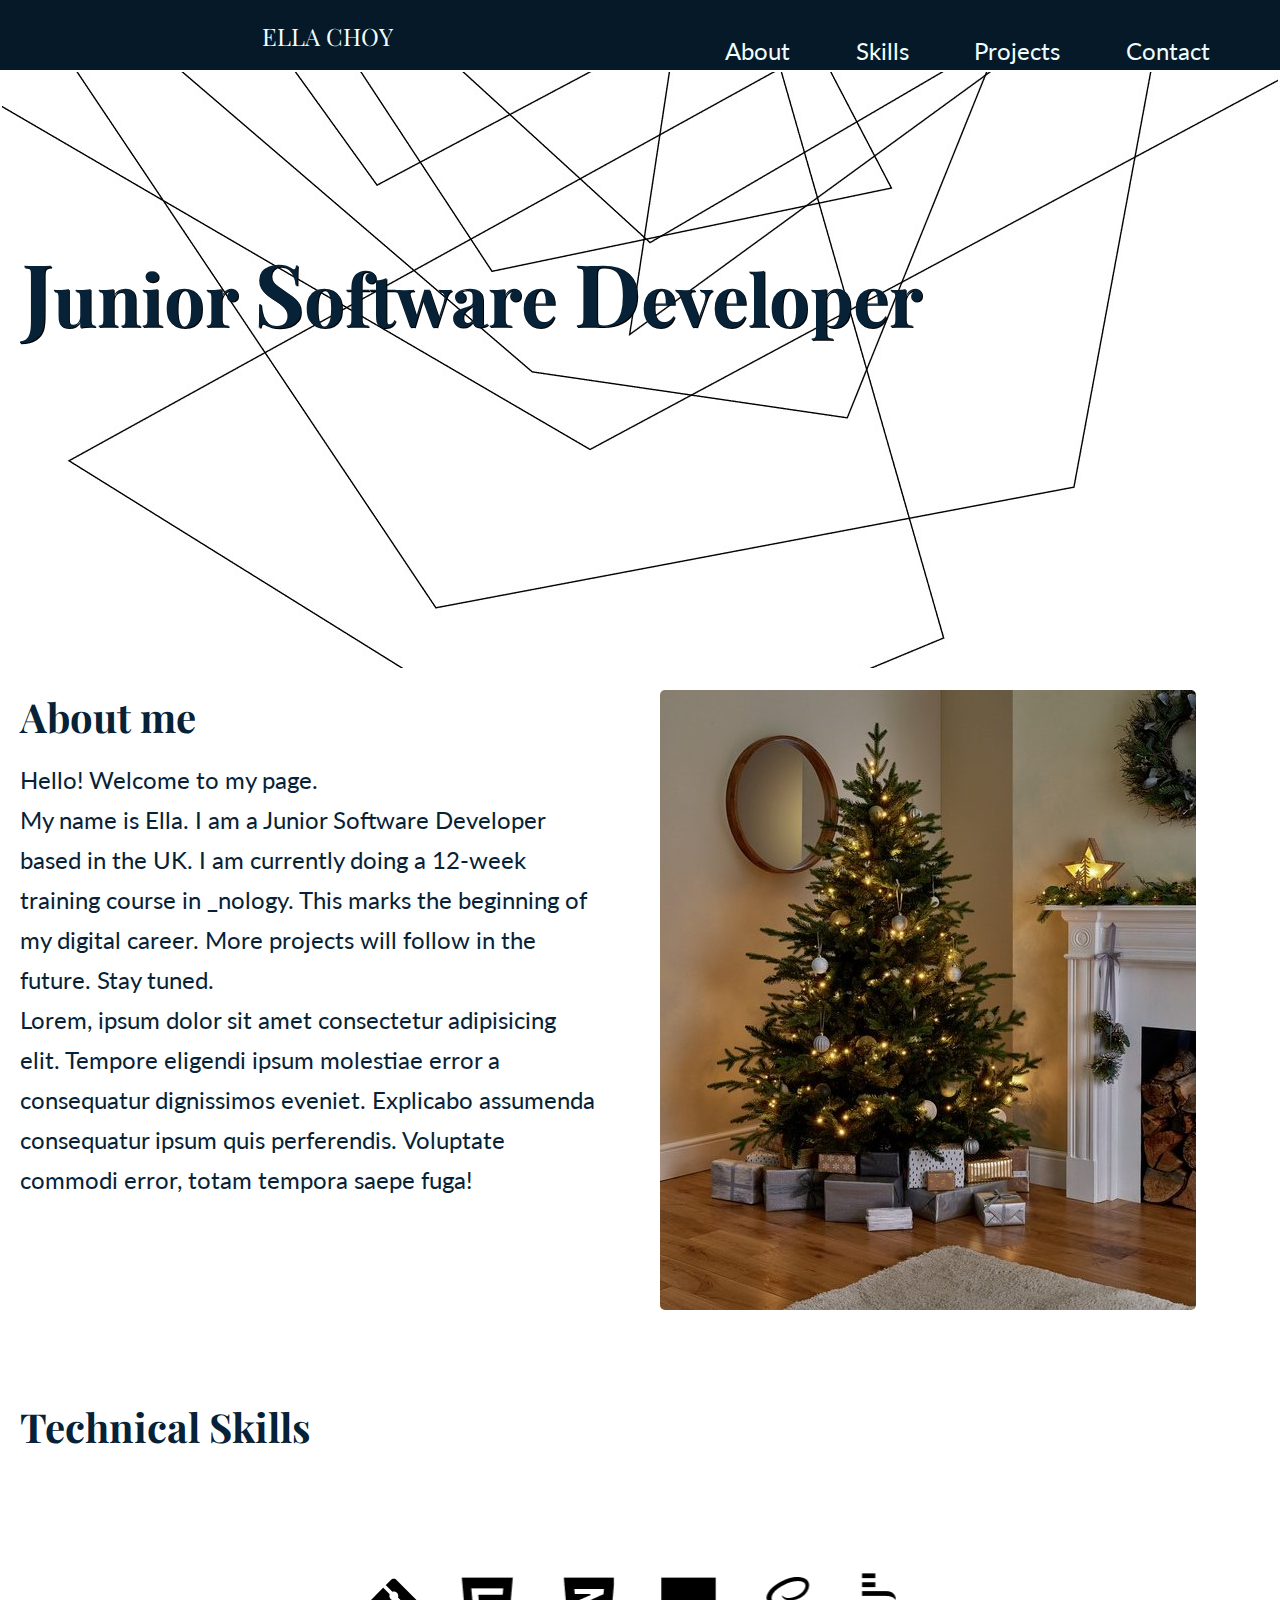
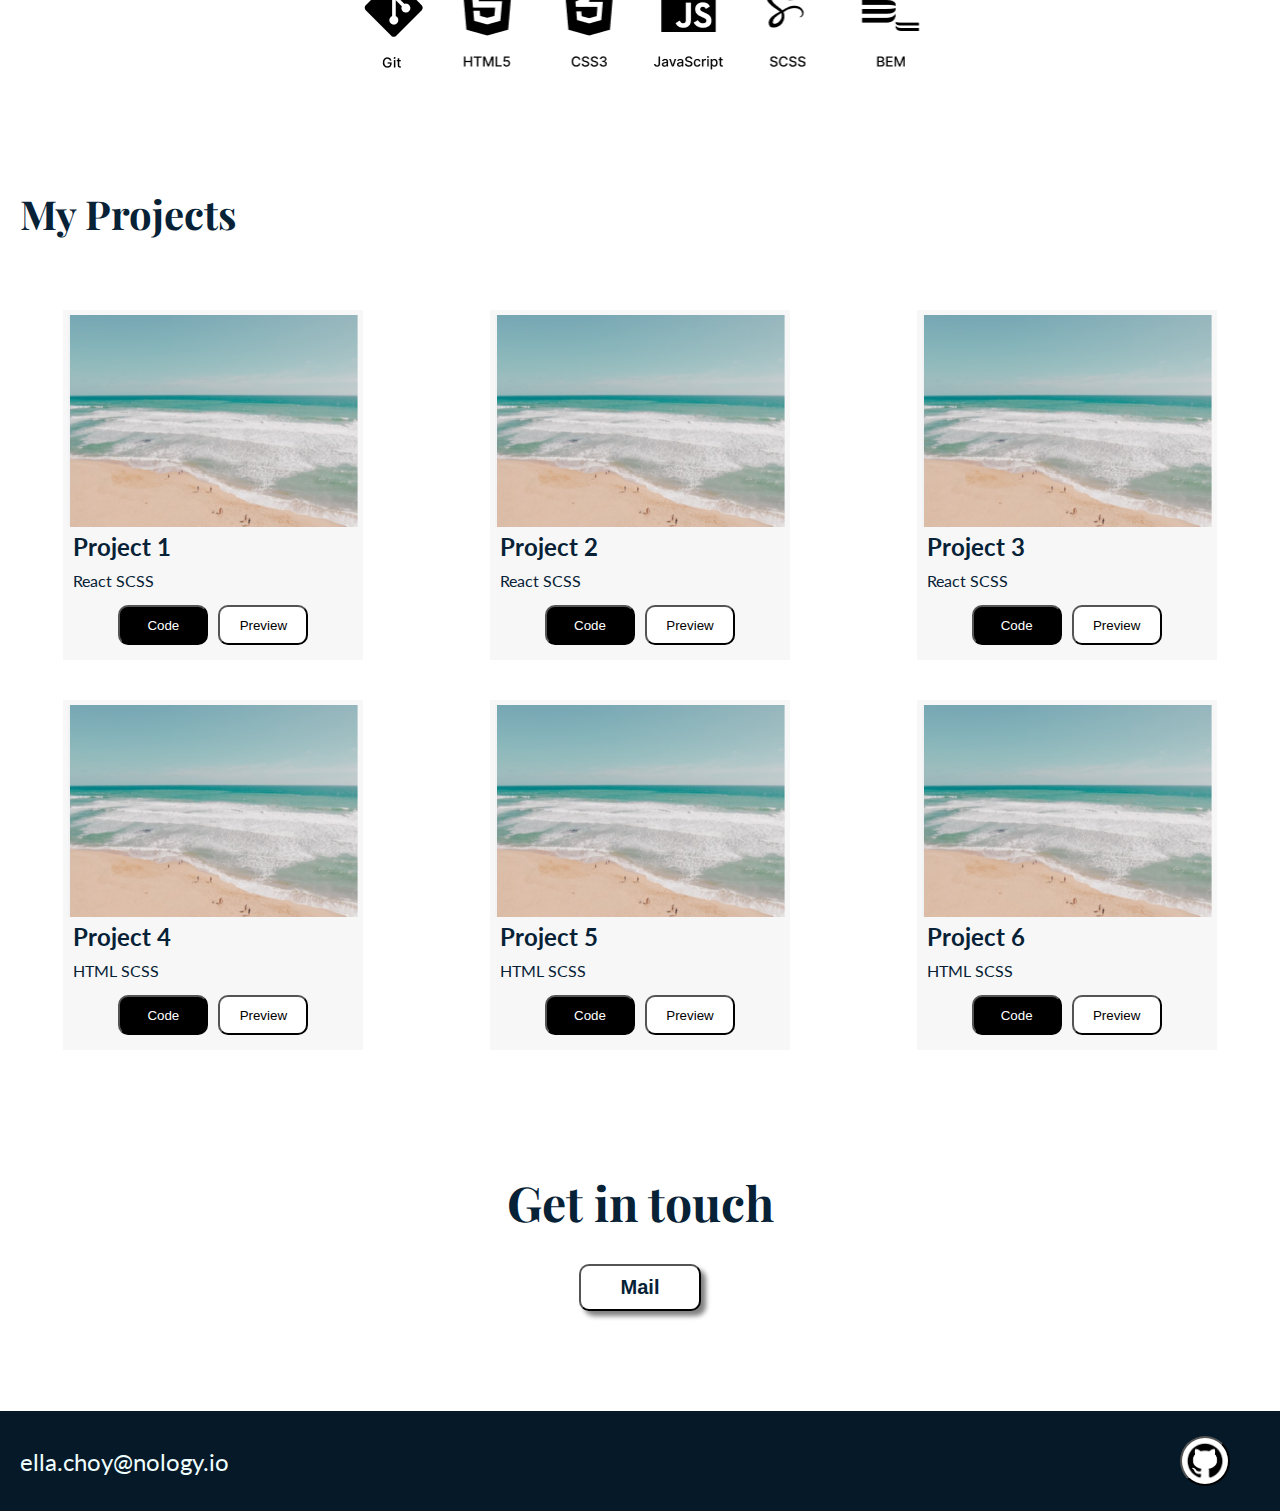
==== index.html @ 225ef5a5 "rename the file" ====
<!DOCTYPE html>
<html lang="en">
<head>
    <meta charset="UTF-8">
    <meta http-equiv="X-UA-Compatible" content="IE=edge">
    <meta name="viewport" content="width=device-width, initial-scale=1.0">
    <link rel="stylesheet" href="Portfolio.css">
    <title>Ella's Portfolio</title>
</head>
<body>
    <!-- navigation bar -->
    <nav>
        <h3 class="headings nav__name"> ELLA CHOY </h3> 
        <ul class="nav__list">
            <li class="nav__list__item"><a href="#about"> About </a></li>
            <li class="nav__list__item"><a href="#skills"> Skills </a></li>
            <li class="nav__list__item"><a href="#projects"> Projects </a></li>
            <li class="nav__list__item"><a href="#contact"> Contact</a></li>
        </ul>
    </nav>

     <!-- Header -->
    <header>
        <h1 class="headings header_title">
            <span class="header_firstLetter"> J</span>unior  
            <span class="header_firstLetter"> S</span>oftware
            <span class="header_firstLetter"> D</span>eveloper
        </h1>
    </header>

    <main>
        <!-- About -->
        <div class="aboutMe">
            <h2 class="headings" id="about">About me</h2>
            <img class="aboutMe__img"src="temp.jpg" alt="profile picture">
            <p class="aboutMe__content">
                Hello! Welcome to my page. <br> 
                My name is Ella. 
                I am a Junior Software Developer based in the UK. 
                I am currently doing a 12-week training course in _nology. 
                This marks the beginning of my digital career. 
                More projects will follow in the future.
                Stay tuned. <br> 
                Lorem, ipsum dolor sit amet consectetur adipisicing elit. Tempore eligendi ipsum molestiae error a consequatur dignissimos eveniet. Explicabo assumenda consequatur ipsum quis perferendis. Voluptate commodi error, totam tempora saepe fuga!
            </p>
        </div>
    
        <!-- Skills -->
        <div class="technicalSkills">
            <h2 class="headings" id="skills">Technical Skills</h2>
            <div class="technicalSkills_img">
                <img src="Git.png" alt="Git">
                <img src="html.png" alt="html">
                <img src="CSS.png" alt="css">
                <img src="JS.png" alt="JavaScript">
                <img src="SCSS.png" alt="SCSS">
                <img src="BEM.png" alt="BEM">
            </div>
        </div>

        <!-- Projects -->
        <div class="myProjects">
            
            <h2 class="headings" id="projects">My Projects</h2>

          
            <div class="myProjects_allcards">
                <!-- Project 1-3 -->  
                <div class="project1to3">
                    <div class="myProjects__card">
                        <img class="myProjects__card__image" src="project.png" alt="Project 1 image">
                        <h3 class="myProjects__card__name">Project 1</h3>
                        <p class="myProjects__card__despcription">React SCSS</p>
                        <div class="myProjects__card__button">
                            <button class="myProjects__card__button_1"> Code </button>
                            <button class="myProjects__card__button_2"> Preview </button>
                        </div>
                    </div>

                    <div class="myProjects__card">
                        <img class="myProjects__card__image" src="project.png" alt="Project 2 image">
                        <h3 class="myProjects__card__name">Project 2</h3>
                        <p class="myProjects__card__despcription">React SCSS</p>
                        <div class="myProjects__card__button">
                            <button class="myProjects__card__button_1"> Code </button>
                            <button class="myProjects__card__button_2"> Preview </button>
                        </div>
                    </div>

                    <div class="myProjects__card">
                        <img class="myProjects__card__image" src="project.png" alt="Project 3 image">
                        <h3 class="myProjects__card__name">Project 3</h3>
                        <p class="myProjects__card__despcription">React SCSS</p>
                        
                        <div class="myProjects__card__button">
                            <button class="myProjects__card__button_1"> Code </button>
                            <button class="myProjects__card__button_2"> Preview </button>
                        </div>
                    </div>
                
                </div> 

                <!-- Project 4-6 --> 
                <div class="project4to6">
                    <div class="myProjects__card">
                            <img class="myProjects__card__image" src="project.png" alt="Project 4 image">
                            <h3 class="myProjects__card__name">Project 4</h3>
                            <p class="myProjects__card__despcription">HTML SCSS</p>
                            
                            <div class="myProjects__card__button">
                                <button class="myProjects__card__button_1"> Code </button>
                                <button class="myProjects__card__button_2"> Preview </button>
                            </div>        
                    </div>

                    <div class="myProjects__card">
                        <img class="myProjects__card__image" src="project.png" alt="Project 5 image">
                        <h3 class="myProjects__card__name">Project 5</h3>
                        <p class="myProjects__card__despcription">HTML SCSS</p>
                        
                        <div class="myProjects__card__button">
                            <button class="myProjects__card__button_1"> Code </button>
                            <button class="myProjects__card__button_2"> Preview </button>
                        </div>        
                    </div>

                    <div class="myProjects__card">
                        <img class="myProjects__card__image" src="project.png" alt="Project 6 image">
                        <h3 class="myProjects__card__name">Project 6</h3>
                        <p class="myProjects__card__despcription">HTML SCSS</p>
                        
                        <div class="myProjects__card__button">
                            <button class="myProjects__card__button_1"> Code </button>
                            <button class="myProjects__card__button_2"> Preview </button>
                        </div>        
                    </div>
                </div>
            </div>
        </div>

        <!-- Contact -->
        <div class="getInTouch">
            <h2 class="headings" id="contact">Get in touch</h2>
            <button class="getInTouch_button"> <a href="mailto:Ella.Choy@nology.io"> Mail </a></button>
        </div>
        
        <!-- Footer -->
        <footer>
            <p class="footer_content"><a href="mailto:Ella.Choy@nology.io">ella.choy@nology.io</a></p>
            <button class="footer_button">
                <a href="https://github.com/ellaellac" target="_blank">
                    <img class="footer_button_item"src="github-logo.jpg" alt="Github logo">
                </a>
            </button>
        </footer>

    </main>

</body>
</html>
---- Portfolio.css ----
@import url("https://fonts.googleapis.com/css2?family=Lato&family=Playfair+Display:wght@500&display=swap");
* {
  margin: 0px;
  padding: 0px;
  box-sizing: border-box;
}

body {
  background-color: white;
  color: #072236;
}

.headings {
  font-family: "Playfair Display", serif;
}

h1 {
  font-size: 72px;
}

h2 {
  font-size: 40px;
}

h3 {
  font-size: 24px;
}

body {
  font-family: "Lato", sans-serif;
  font-size: 24px;
}

nav {
  width: 100vw;
  height: 70px;
  background-color: #051928;
  color: azure;
  display: flex;
  justify-content: center;
}

.nav__name {
  font-weight: 300;
  margin: 20px;
  text-align: center;
  width: 50vw;
}

.nav__list {
  grid-area: list;
  width: 50vw;
  margin: 5px;
  display: flex;
  justify-content: space-evenly;
  align-items: flex-end;
}

.nav__list__item {
  grid-area: list;
  height: fit-content;
  list-style: none;
}
.nav__list__item a:link {
  text-decoration: none;
  color: inherit;
}

header {
  border: 2px solid white;
  text-align: start;
  width: 100vw;
  height: 600px;
  line-height: 100px;
  padding-left: 20px;
  background-image: url(background.jpeg);
}

.header_title {
  margin-top: 170px;
  text-shadow: 1px 1px black;
}

.header_firstLetter {
  font-size: 120%;
}

.aboutMe {
  text-align: start;
  width: 100vw;
  padding-left: 20px;
  display: grid;
  grid-template-columns: 50vw;
  grid-template-rows: 70px auto;
  grid-template-areas: "heading picture " "about picture ";
}

#about {
  height: 50px;
  width: fit-content;
  margin: 20px 0 20px 0;
  grid-area: heading;
}

.aboutMe__img {
  border-radius: 5px;
  max-width: 100%;
  height: auto;
  margin: 20px 300px 40px 0;
  grid-area: picture;
}

.aboutMe__content {
  margin: 20px 0 40px 0;
  width: 90%;
  line-height: 40px;
  grid-area: about;
}

#skills {
  margin-top: 50px;
  padding-left: 20px;
}

.technicalSkills_img {
  margin-top: 50px;
  padding: 50px 0 50px 0;
  display: flex;
  justify-content: center;
  align-items: center;
  flex-wrap: wrap;
}

#projects {
  margin: 50px 0 50px 0;
  padding-left: 20px;
}

.myProjects_allcards {
  display: flex;
  flex-direction: column;
  justify-content: space-between;
}

.project1to3 {
  display: flex;
  justify-content: space-around;
}

.project4to6 {
  display: flex;
  justify-content: space-around;
}

.myProjects__card {
  border: 5px solid #f7f7f7;
  width: 300px;
  height: 350px;
  margin: 20px;
  background-color: #f7f7f7;
  display: flex;
  flex-direction: column;
  justify-content: space-evenly;
  align-items: flex-start;
}

.myProjects__card:hover {
  box-shadow: 20px 20px 10px grey;
}

.myProjects__card__image {
  width: 100%;
  height: 100%;
}

.myProjects__card__name {
  margin: 5px;
}

.myProjects__card__despcription {
  margin: 5px;
  font-size: 16px;
}

.myProjects__card__button {
  margin: 5px;
  display: flex;
  justify-content: center;
  align-self: center;
}

.myProjects__card__button_1 {
  margin: 5px;
  width: 90px;
  height: 40px;
  background-color: black;
  color: white;
  border-radius: 10px;
}

.myProjects__card__button_2 {
  margin: 5px;
  width: 90px;
  height: 40px;
  background-color: white;
  color: black;
  border-radius: 10px;
}

.getInTouch {
  display: flex;
  flex-direction: column;
  align-items: center;
}

#contact {
  font-size: 48px;
  width: fit-content;
  margin: 100px 0 30px 0;
}

.getInTouch_button {
  border-radius: 10px;
  box-shadow: 5px 5px 5px grey;
  font-size: 20px;
  font-weight: bold;
  padding: 10px 40px 10px 40px;
  margin-bottom: 100px;
  background-color: white;
  color: #072236;
}
.getInTouch_button a:link {
  text-decoration: none;
  color: inherit;
}

footer {
  background-color: #051928;
  height: 100px;
  display: flex;
  justify-content: space-between;
  align-items: center;
}

.footer_content {
  margin-left: 20px;
  color: azure;
}
.footer_content a:link {
  text-decoration: none;
  color: inherit;
}

.footer_button {
  width: 50px;
  height: 50px;
  margin-right: 50px;
  border-radius: 50px;
  background-color: white;
}

.footer_button_item {
  border-radius: 50px;
  width: 40px;
  height: 40px;
  margin: 3px;
}

@media screen and (max-width: 767px) {
  .nav__list {
    display: none;
  }

  header {
    background-image: none;
  }

  .aboutMe {
    display: unset;
    display: flex;
    flex-direction: column;
    justify-content: flex-start;
    align-items: center;
  }

  .aboutMe__img {
    margin: 20px 10px 0 10px;
  }

  .aboutMe__content {
    margin: 20px;
    width: 90%;
    line-height: 40px;
  }

  .technicalSkills {
    display: flex;
    flex-direction: column;
    align-items: center;
  }

  .myProjects {
    display: flex;
    flex-direction: column;
    align-items: center;
  }

  .myProjects_allcards {
    display: unset;
  }

  .project1to3 {
    display: unset;
  }

  .project4to6 {
    display: unset;
    display: none;
  }

  footer {
    display: unset;
    height: 130px;
    display: flex;
    flex-direction: column-reverse;
    justify-content: center;
    align-items: center;
  }

  .footer_content {
    margin-left: 0px;
  }

  .footer_button {
    margin: 0px;
  }
}
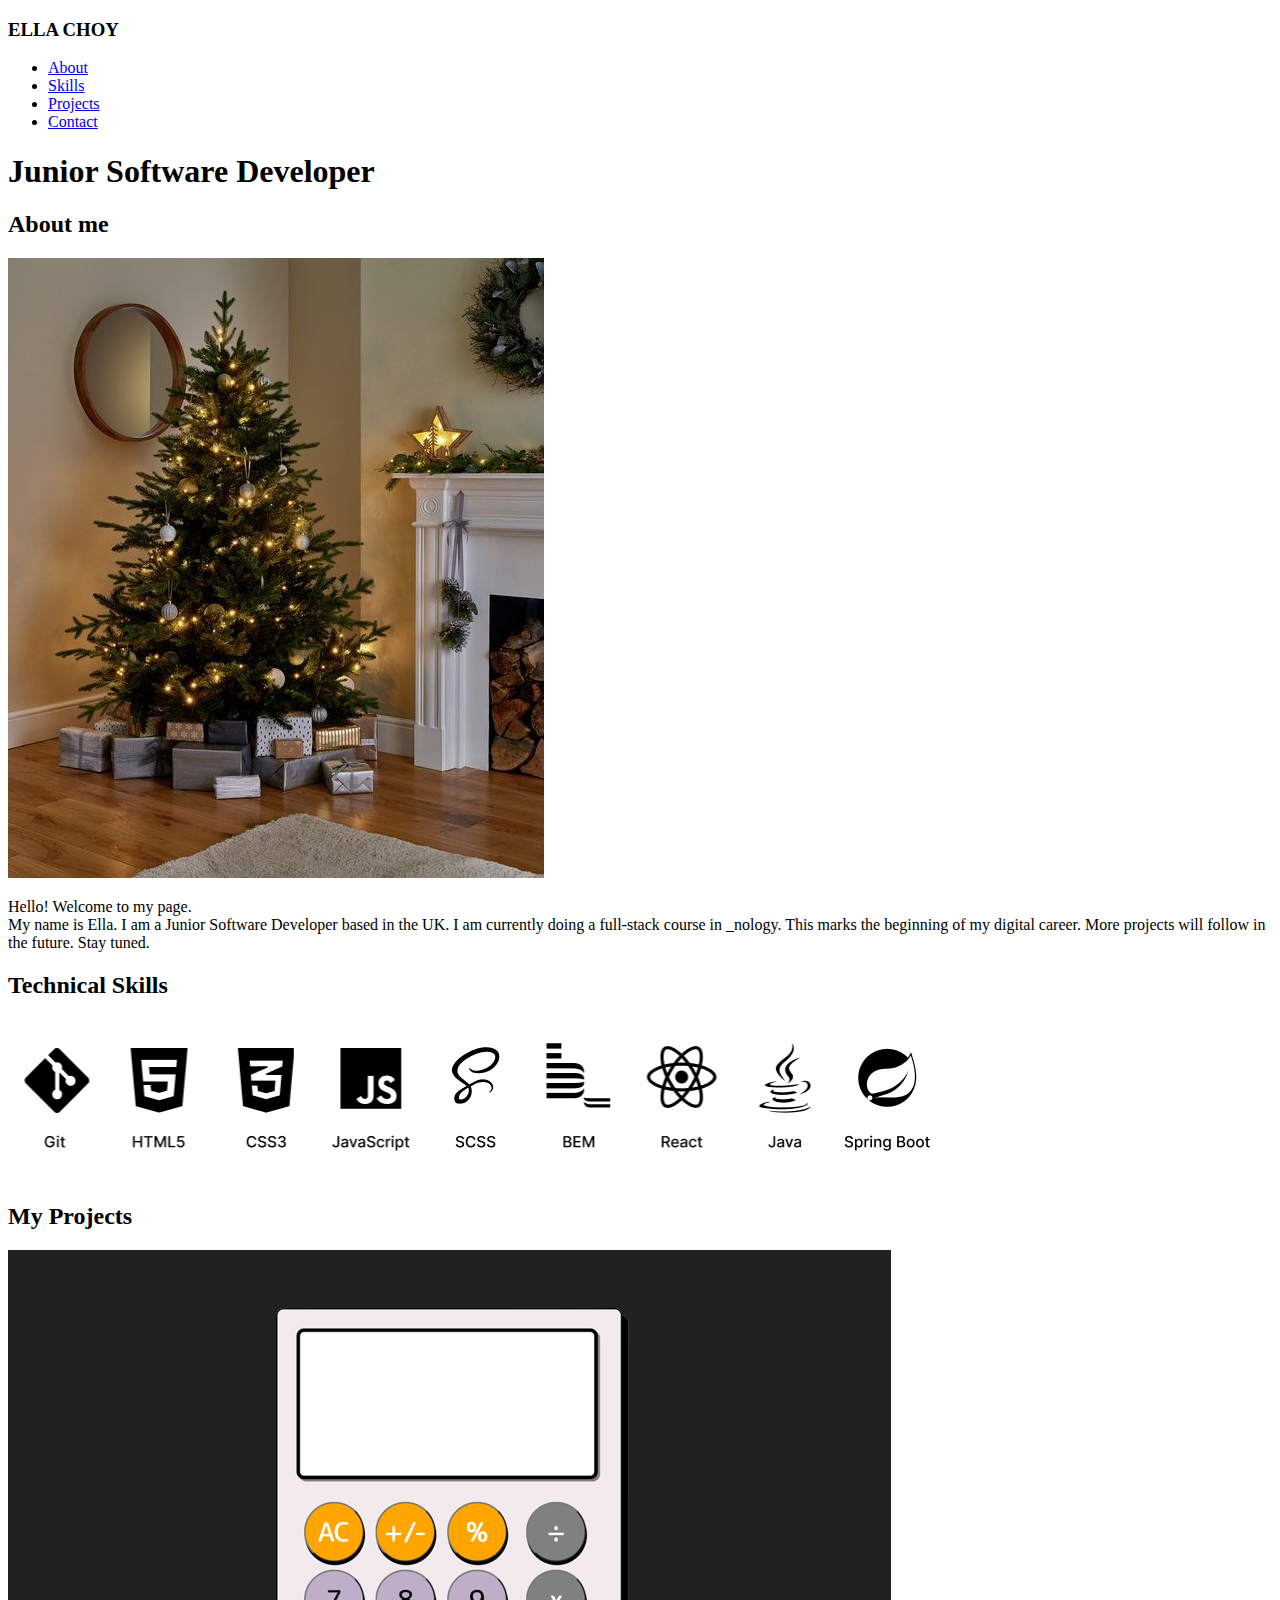
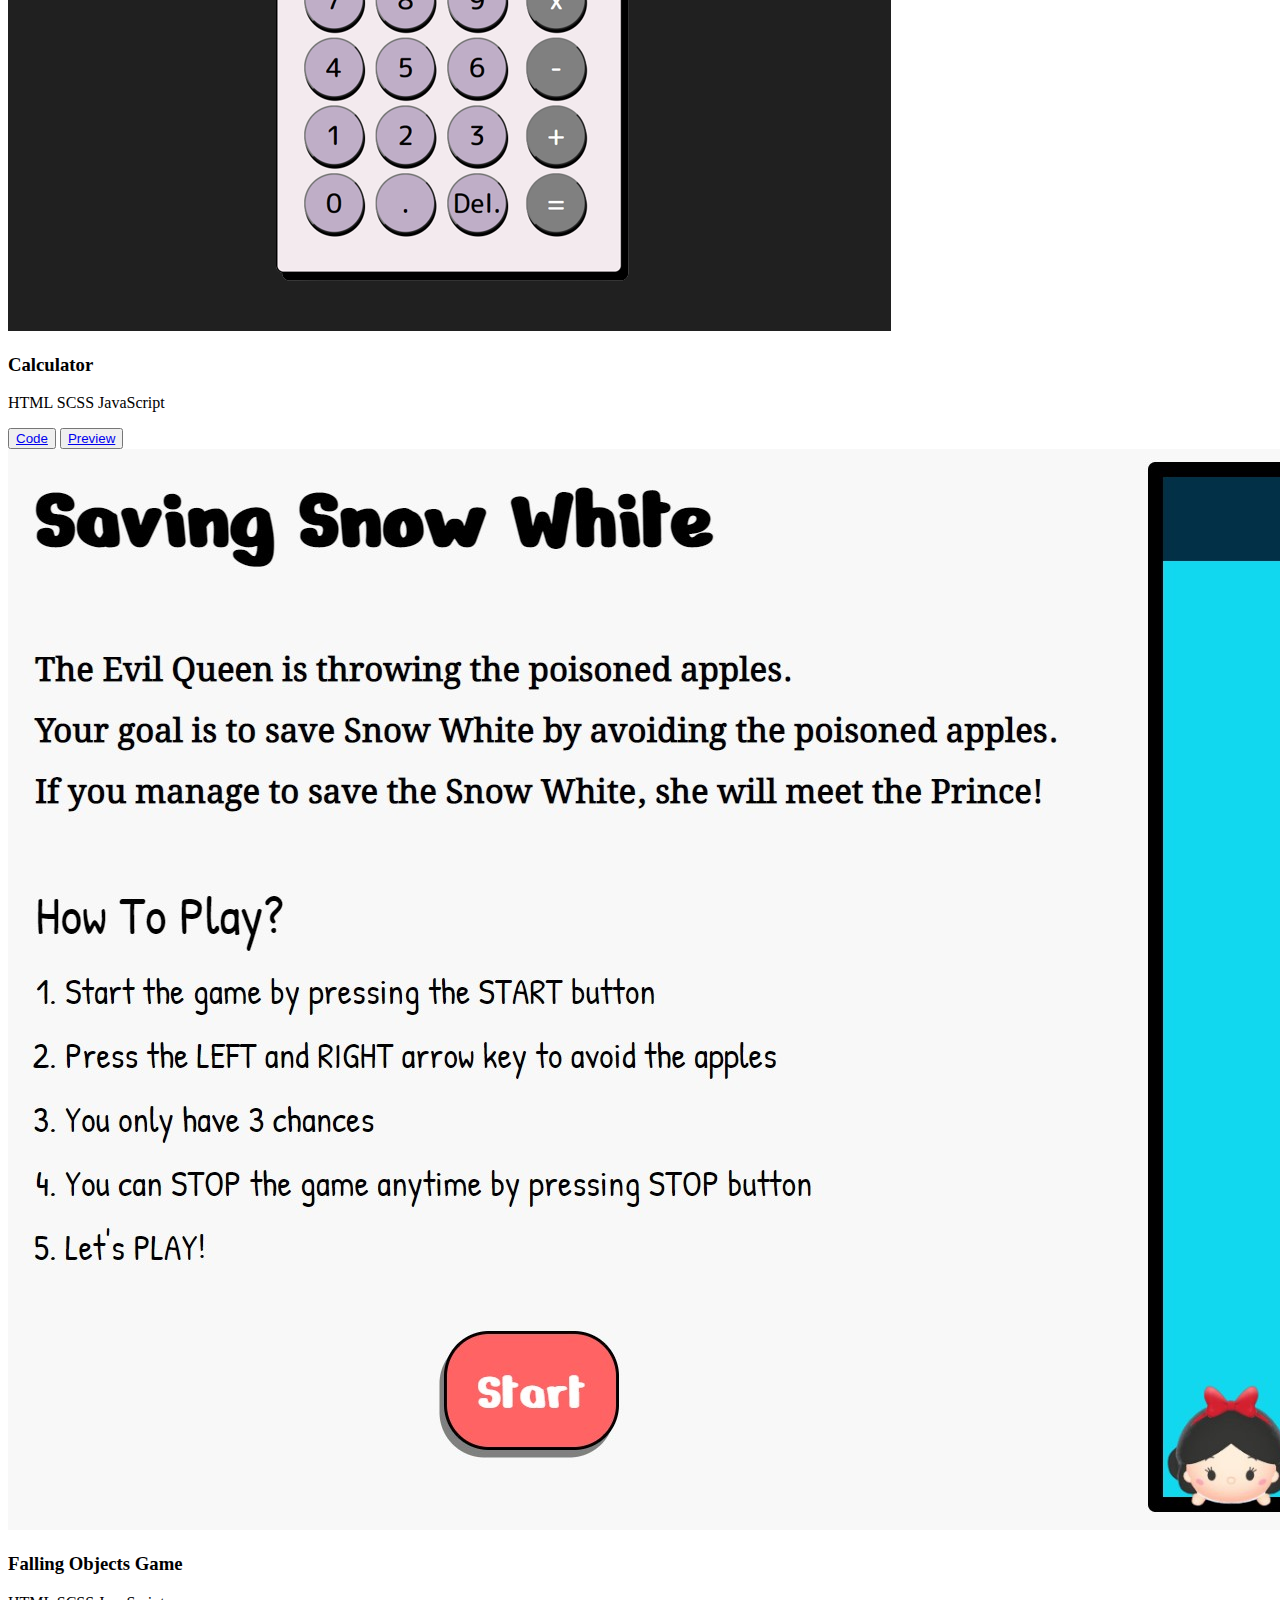
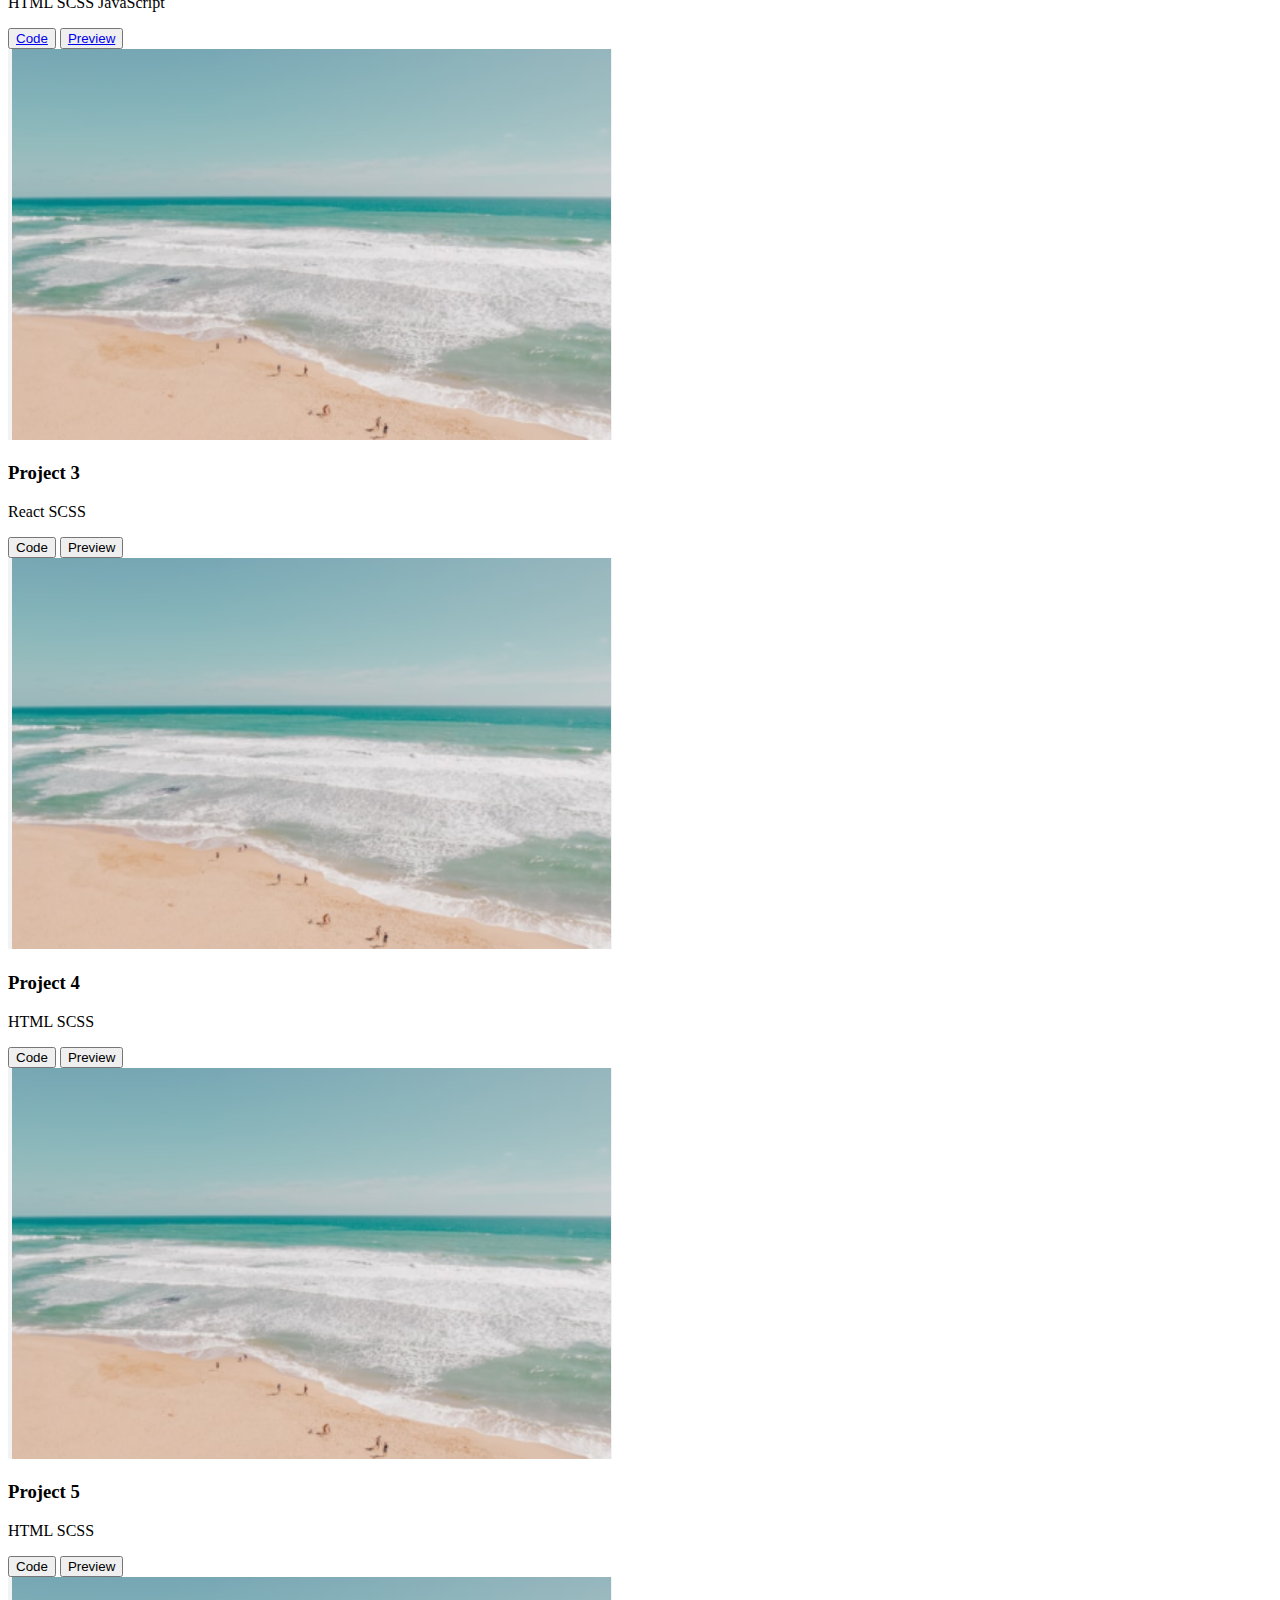
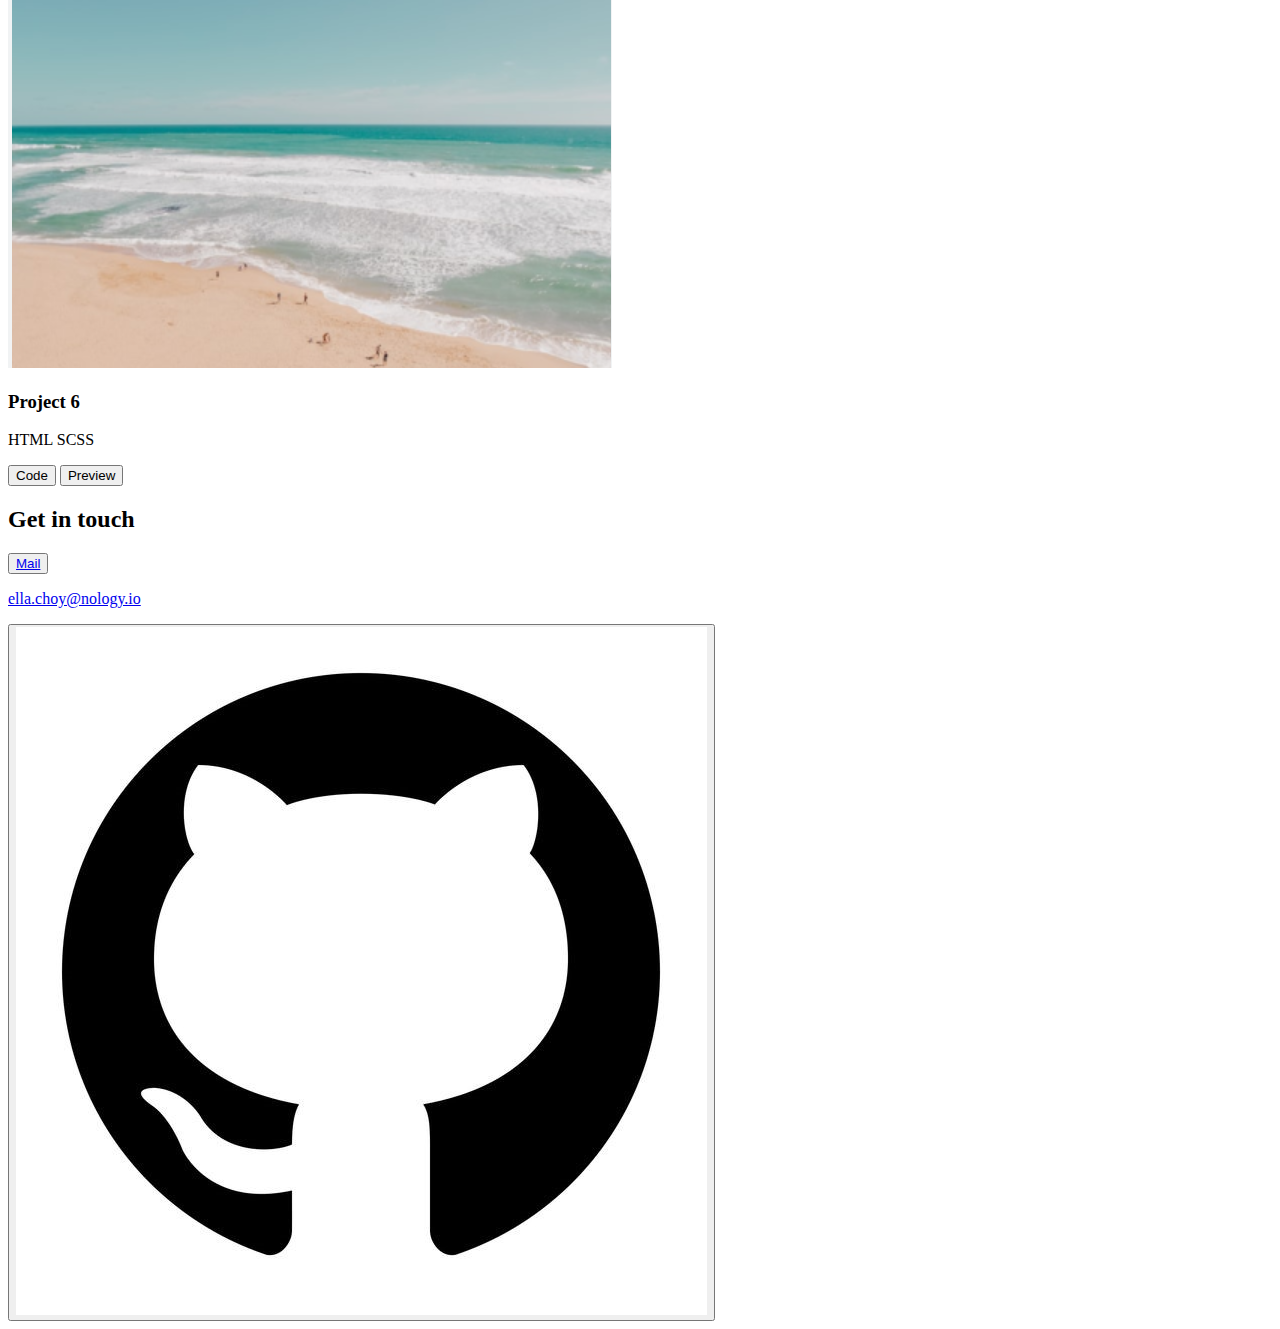
==== commit be588230: "updated 2 projects" ====
--- a/index.html
+++ b/index.html
@@ -4,7 +4,7 @@
     <meta charset="UTF-8">
     <meta http-equiv="X-UA-Compatible" content="IE=edge">
     <meta name="viewport" content="width=device-width, initial-scale=1.0">
-    <link rel="stylesheet" href="Portfolio.css">
+    <link rel="stylesheet" href="portfolio.css">
     <title>Ella's Portfolio</title>
 </head>
 <body>
@@ -32,16 +32,15 @@
         <!-- About -->
         <div class="aboutMe">
             <h2 class="headings" id="about">About me</h2>
-            <img class="aboutMe__img"src="temp.jpg" alt="profile picture">
+            <img class="aboutMe__img"src="./assets/temp.jpg" alt="profile picture">
             <p class="aboutMe__content">
                 Hello! Welcome to my page. <br> 
                 My name is Ella. 
                 I am a Junior Software Developer based in the UK. 
-                I am currently doing a 12-week training course in _nology. 
+                I am currently doing a full-stack course in _nology. 
                 This marks the beginning of my digital career. 
                 More projects will follow in the future.
                 Stay tuned. <br> 
-                Lorem, ipsum dolor sit amet consectetur adipisicing elit. Tempore eligendi ipsum molestiae error a consequatur dignissimos eveniet. Explicabo assumenda consequatur ipsum quis perferendis. Voluptate commodi error, totam tempora saepe fuga!
             </p>
         </div>
     
@@ -49,12 +48,15 @@
         <div class="technicalSkills">
             <h2 class="headings" id="skills">Technical Skills</h2>
             <div class="technicalSkills_img">
-                <img src="Git.png" alt="Git">
-                <img src="html.png" alt="html">
-                <img src="CSS.png" alt="css">
-                <img src="JS.png" alt="JavaScript">
-                <img src="SCSS.png" alt="SCSS">
-                <img src="BEM.png" alt="BEM">
+                <img src="./assets/Git.png" alt="Git">
+                <img src="./assets/html.png" alt="HTML">
+                <img src="./assets/CSS.png" alt="CSS">
+                <img src="./assets/JS.png" alt="JavaScript">
+                <img src="./assets/SCSS.png" alt="SCSS">
+                <img src="./assets/BEM.png" alt="BEM">
+                <img src="./assets/React.png" alt="JavaScript">
+                <img src="./assets/Java.png" alt="SCSS">
+                <img src="./assets/Spring.png" alt="BEM">
             </div>
         </div>
 
@@ -68,27 +70,27 @@
                 <!-- Project 1-3 -->  
                 <div class="project1to3">
                     <div class="myProjects__card">
-                        <img class="myProjects__card__image" src="project.png" alt="Project 1 image">
-                        <h3 class="myProjects__card__name">Project 1</h3>
-                        <p class="myProjects__card__despcription">React SCSS</p>
+                        <img class="myProjects__card__image" src="./assets/calculator1.png" alt="Project 1 image">
+                        <h3 class="myProjects__card__name">Calculator</h3>
+                        <p class="myProjects__card__despcription">HTML SCSS JavaScript</p>
                         <div class="myProjects__card__button">
-                            <button class="myProjects__card__button_1"> Code </button>
-                            <button class="myProjects__card__button_2"> Preview </button>
+                            <button class="myProjects__card__button_1"><a href="https://github.com/ellaellac/Calculator-Project" target="_blank">Code </a></button>
+                            <button class="myProjects__card__button_2"><a href="https://ellaellac.github.io/Calculator-Project/" target="_blank">Preview </a></button>
                         </div>
                     </div>
 
                     <div class="myProjects__card">
-                        <img class="myProjects__card__image" src="project.png" alt="Project 2 image">
-                        <h3 class="myProjects__card__name">Project 2</h3>
-                        <p class="myProjects__card__despcription">React SCSS</p>
+                        <img class="myProjects__card__image" src="./assets/game.jpg" alt="Project 2 image">
+                        <h3 class="myProjects__card__name">Falling Objects Game</h3>
+                        <p class="myProjects__card__despcription">HTML SCSS JavaScript</p>
                         <div class="myProjects__card__button">
-                            <button class="myProjects__card__button_1"> Code </button>
-                            <button class="myProjects__card__button_2"> Preview </button>
+                            <button class="myProjects__card__button_1"><a href="https://github.com/ellaellac/Game-Project" target="_blank">Code </a></button>
+                            <button class="myProjects__card__button_2"><a href="https://ellaellac.github.io/Game-Project/" target="_blank">Preview </a></button>
                         </div>
                     </div>
 
                     <div class="myProjects__card">
-                        <img class="myProjects__card__image" src="project.png" alt="Project 3 image">
+                        <img class="myProjects__card__image" src="./assets/project.png" alt="Project 3 image">
                         <h3 class="myProjects__card__name">Project 3</h3>
                         <p class="myProjects__card__despcription">React SCSS</p>
                         
@@ -103,7 +105,7 @@
                 <!-- Project 4-6 --> 
                 <div class="project4to6">
                     <div class="myProjects__card">
-                            <img class="myProjects__card__image" src="project.png" alt="Project 4 image">
+                            <img class="myProjects__card__image" src="./assets/project.png" alt="Project 4 image">
                             <h3 class="myProjects__card__name">Project 4</h3>
                             <p class="myProjects__card__despcription">HTML SCSS</p>
                             
@@ -114,7 +116,7 @@
                     </div>
 
                     <div class="myProjects__card">
-                        <img class="myProjects__card__image" src="project.png" alt="Project 5 image">
+                        <img class="myProjects__card__image" src="./assets/project.png" alt="Project 5 image">
                         <h3 class="myProjects__card__name">Project 5</h3>
                         <p class="myProjects__card__despcription">HTML SCSS</p>
                         
@@ -125,7 +127,7 @@
                     </div>
 
                     <div class="myProjects__card">
-                        <img class="myProjects__card__image" src="project.png" alt="Project 6 image">
+                        <img class="myProjects__card__image" src="./assets/project.png" alt="Project 6 image">
                         <h3 class="myProjects__card__name">Project 6</h3>
                         <p class="myProjects__card__despcription">HTML SCSS</p>
                         
@@ -149,7 +151,7 @@
             <p class="footer_content"><a href="mailto:Ella.Choy@nology.io">ella.choy@nology.io</a></p>
             <button class="footer_button">
                 <a href="https://github.com/ellaellac" target="_blank">
-                    <img class="footer_button_item"src="github-logo.jpg" alt="Github logo">
+                    <img class="footer_button_item"src="./assets/github-logo.jpg" alt="Github logo">
                 </a>
             </button>
         </footer>
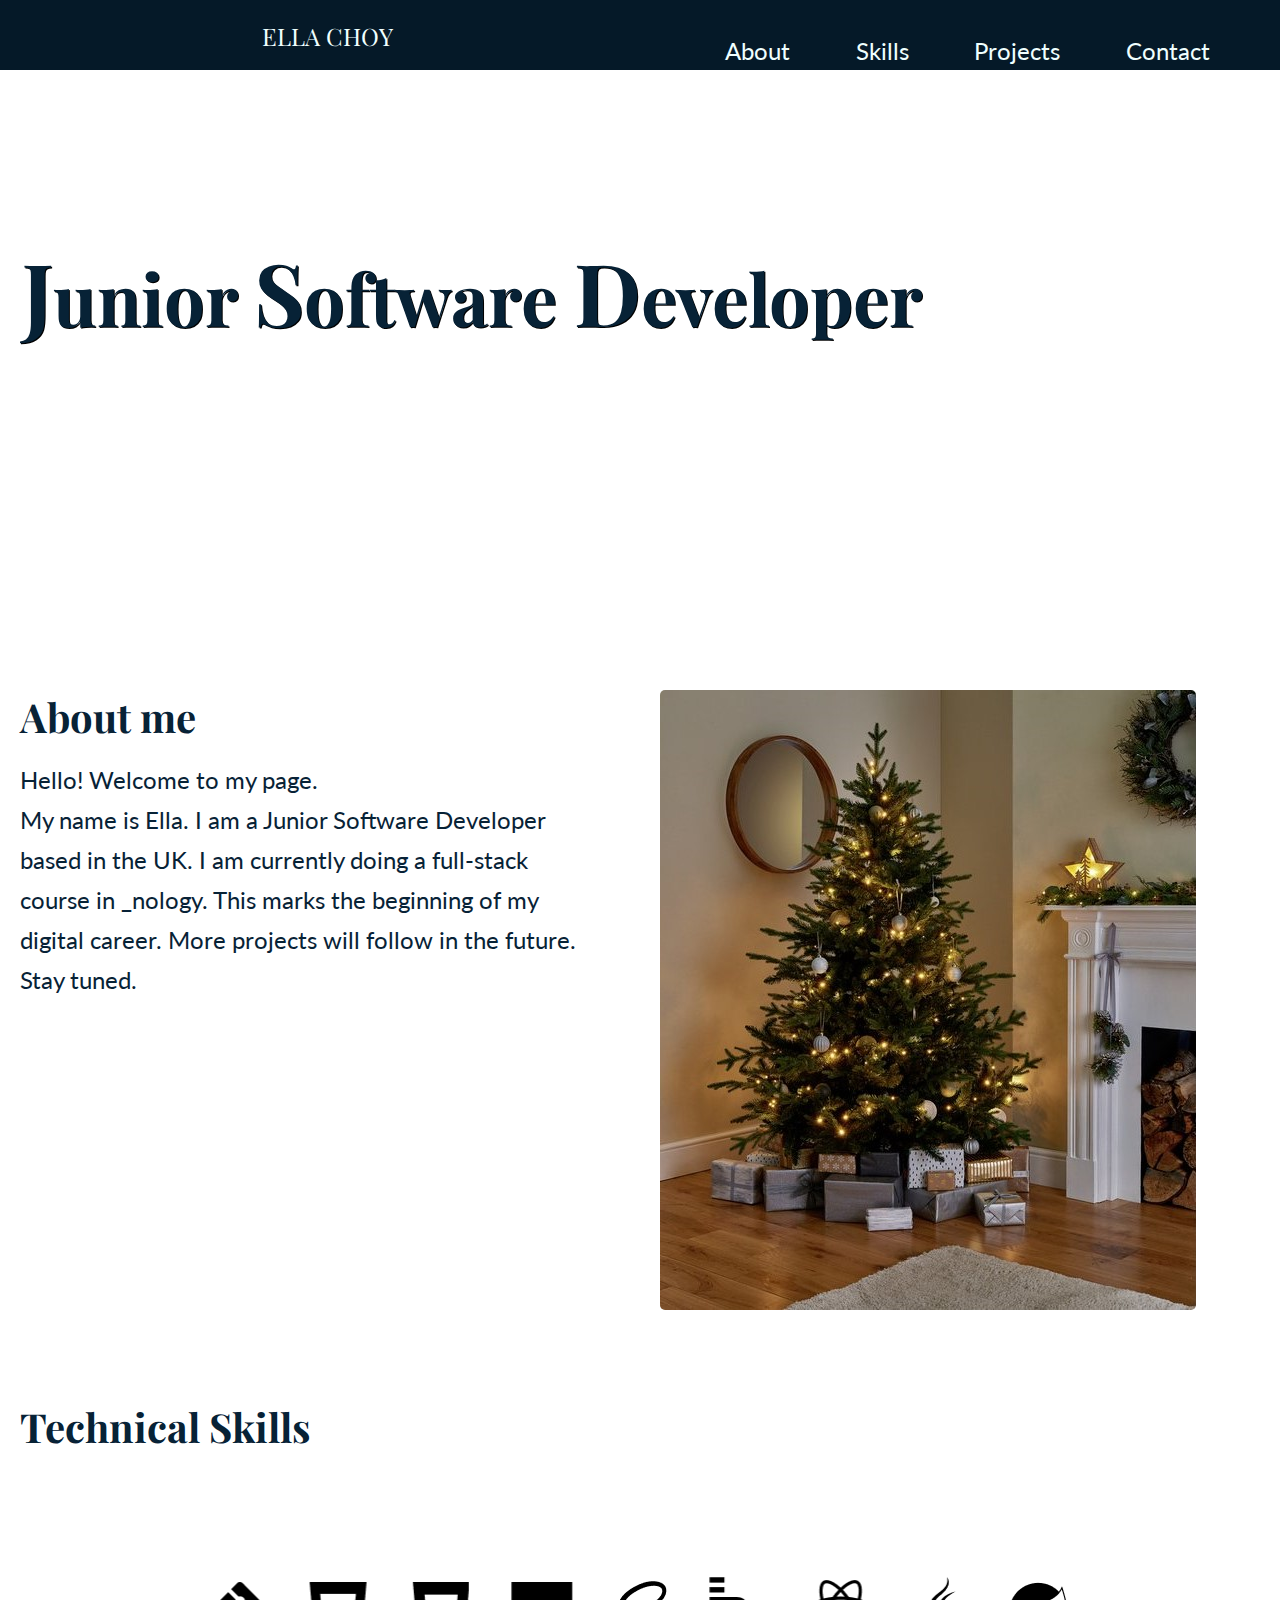
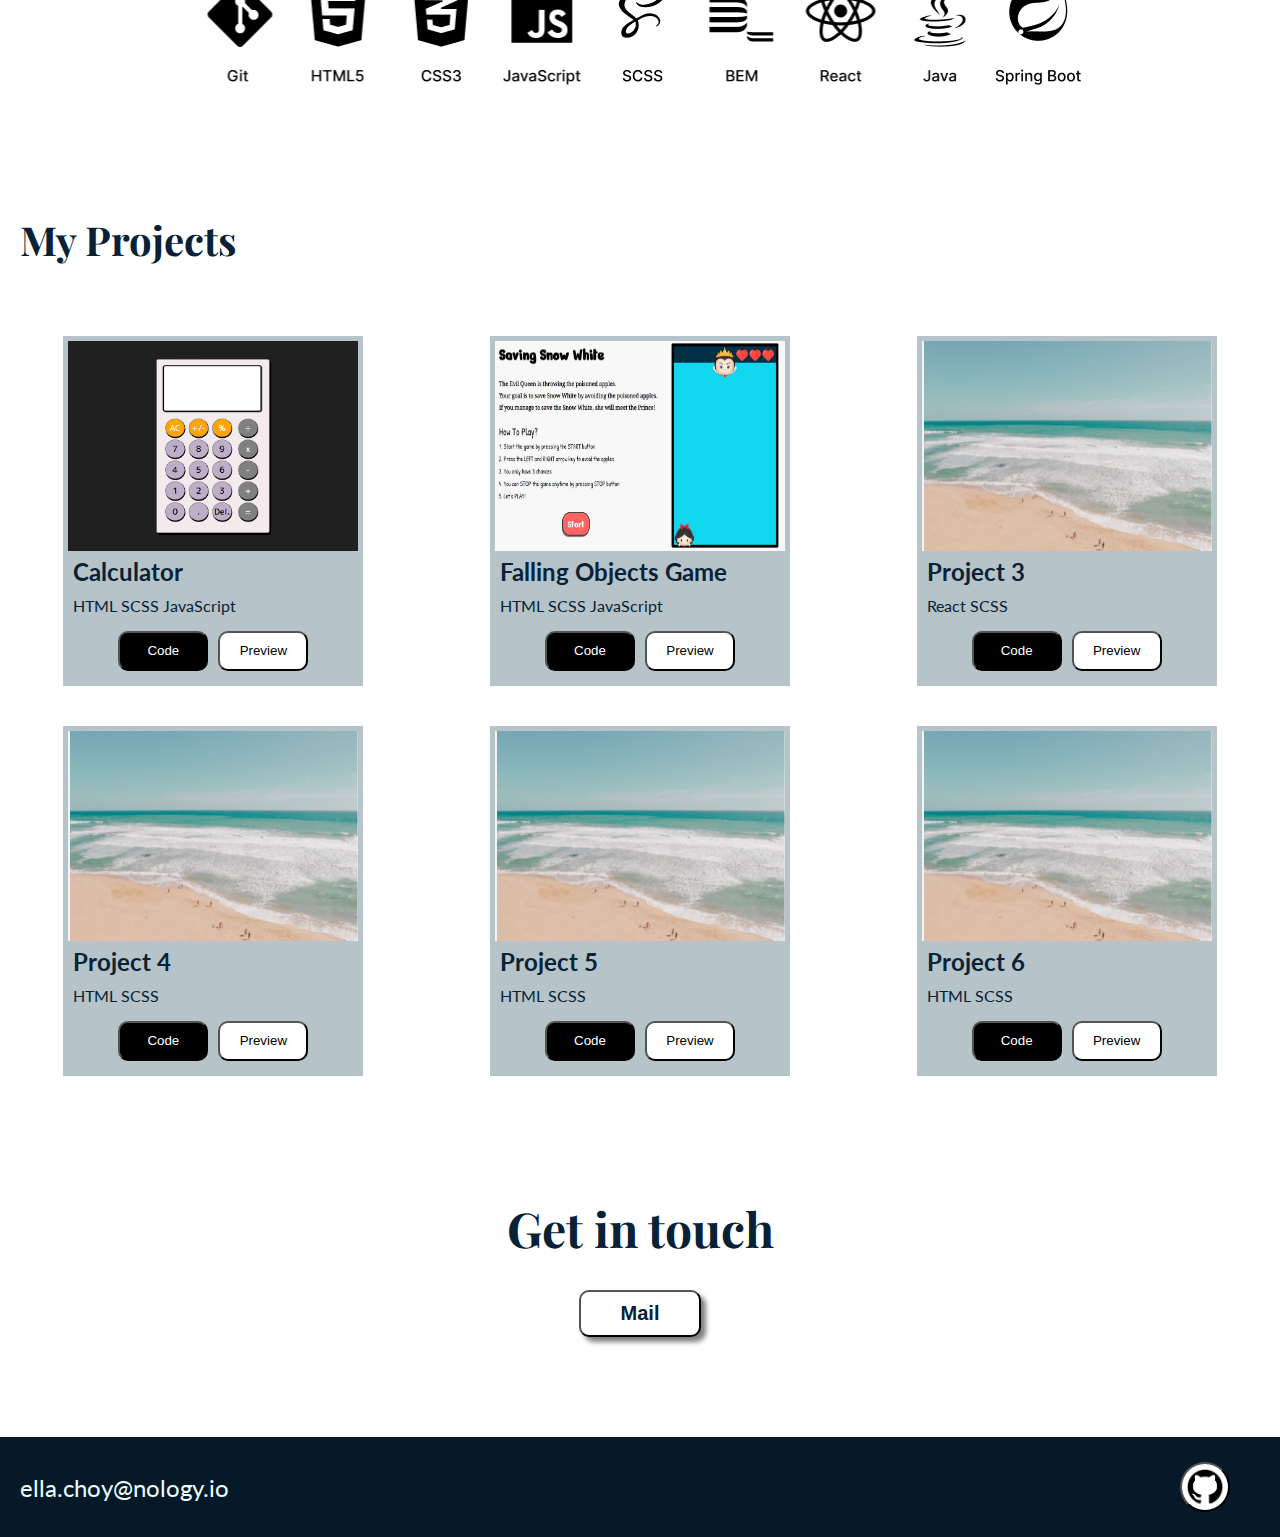
==== commit cdc75a25: "updated 2 projects" ====
--- a/index.html
+++ b/index.html
@@ -4,7 +4,7 @@
     <meta charset="UTF-8">
     <meta http-equiv="X-UA-Compatible" content="IE=edge">
     <meta name="viewport" content="width=device-width, initial-scale=1.0">
-    <link rel="stylesheet" href="portfolio.css">
+    <link rel="stylesheet" href="Portfolio.css">
     <title>Ella's Portfolio</title>
 </head>
 <body>
--- a/Portfolio.css
+++ b/Portfolio.css
@@ -0,0 +1,346 @@
+@import url("https://fonts.googleapis.com/css2?family=Lato&family=Playfair+Display:wght@500&display=swap");
+* {
+  margin: 0px;
+  padding: 0px;
+  box-sizing: border-box;
+}
+
+body {
+  background-color: white;
+  color: #072236;
+}
+
+.headings {
+  font-family: "Playfair Display", serif;
+}
+
+h1 {
+  font-size: 72px;
+}
+
+h2 {
+  font-size: 40px;
+}
+
+h3 {
+  font-size: 24px;
+}
+
+body {
+  font-family: "Lato", sans-serif;
+  font-size: 24px;
+}
+
+nav {
+  width: 100vw;
+  height: 70px;
+  background-color: #051928;
+  color: azure;
+  display: flex;
+  justify-content: center;
+}
+
+.nav__name {
+  font-weight: 300;
+  margin: 20px;
+  text-align: center;
+  width: 50vw;
+}
+
+.nav__list {
+  grid-area: list;
+  width: 50vw;
+  margin: 5px;
+  display: flex;
+  justify-content: space-evenly;
+  align-items: flex-end;
+}
+
+.nav__list__item {
+  grid-area: list;
+  height: fit-content;
+  list-style: none;
+}
+.nav__list__item a:link {
+  text-decoration: none;
+  color: inherit;
+}
+
+header {
+  border: 2px solid white;
+  text-align: start;
+  width: 100vw;
+  height: 600px;
+  line-height: 100px;
+  padding-left: 20px;
+  background-image: url(background.jpeg);
+}
+
+.header_title {
+  margin-top: 170px;
+  text-shadow: 1px 1px black;
+}
+
+.header_firstLetter {
+  font-size: 120%;
+}
+
+.aboutMe {
+  text-align: start;
+  width: 100vw;
+  padding-left: 20px;
+  display: grid;
+  grid-template-columns: 50vw;
+  grid-template-rows: 70px auto;
+  grid-template-areas: "heading picture " "about picture ";
+}
+
+#about {
+  height: 50px;
+  width: fit-content;
+  margin: 20px 0 20px 0;
+  grid-area: heading;
+}
+
+.aboutMe__img {
+  border-radius: 5px;
+  max-width: 100%;
+  height: auto;
+  margin: 20px 300px 40px 0;
+  grid-area: picture;
+}
+
+.aboutMe__content {
+  margin: 20px 0 40px 0;
+  width: 90%;
+  line-height: 40px;
+  grid-area: about;
+}
+
+#skills {
+  margin-top: 50px;
+  padding-left: 20px;
+}
+
+.technicalSkills_img {
+  margin-top: 50px;
+  padding: 50px 0 50px 0;
+  display: flex;
+  justify-content: center;
+  align-items: center;
+  flex-wrap: wrap;
+}
+
+#projects {
+  margin: 50px 0 50px 0;
+  padding-left: 20px;
+}
+
+.myProjects_allcards {
+  display: flex;
+  flex-direction: column;
+  justify-content: space-between;
+}
+
+.project1to3 {
+  display: flex;
+  justify-content: space-around;
+}
+
+.project4to6 {
+  display: flex;
+  justify-content: space-around;
+}
+
+.myProjects__card {
+  border: 5px solid #b6c3c8;
+  width: 300px;
+  height: 350px;
+  margin: 20px;
+  background-color: #b6c3c8;
+  display: flex;
+  flex-direction: column;
+  justify-content: space-evenly;
+  align-items: flex-start;
+}
+
+.myProjects__card:hover {
+  box-shadow: 20px 20px 10px grey;
+}
+
+.myProjects__card__image {
+  width: 290px;
+  height: 210px;
+}
+
+.myProjects__card__name {
+  margin: 5px;
+}
+
+.myProjects__card__despcription {
+  margin: 5px;
+  font-size: 16px;
+}
+
+.myProjects__card__button {
+  text-decoration: none;
+  margin: 5px;
+  display: flex;
+  justify-content: center;
+  align-self: center;
+}
+
+.myProjects__card__button_1 {
+  margin: 5px;
+  width: 90px;
+  height: 40px;
+  background-color: black;
+  color: white;
+  border-radius: 10px;
+}
+.myProjects__card__button_1 a:link {
+  text-decoration: none;
+  color: inherit;
+}
+
+.myProjects__card__button_2 {
+  margin: 5px;
+  width: 90px;
+  height: 40px;
+  background-color: white;
+  color: black;
+  border-radius: 10px;
+}
+.myProjects__card__button_2 a:link {
+  text-decoration: none;
+  color: inherit;
+}
+
+.getInTouch {
+  display: flex;
+  flex-direction: column;
+  align-items: center;
+}
+
+#contact {
+  font-size: 48px;
+  width: fit-content;
+  margin: 100px 0 30px 0;
+}
+
+.getInTouch_button {
+  border-radius: 10px;
+  box-shadow: 5px 5px 5px grey;
+  font-size: 20px;
+  font-weight: bold;
+  padding: 10px 40px 10px 40px;
+  margin-bottom: 100px;
+  background-color: white;
+  color: #072236;
+}
+.getInTouch_button a:link {
+  text-decoration: none;
+  color: inherit;
+}
+
+footer {
+  background-color: #051928;
+  height: 100px;
+  display: flex;
+  justify-content: space-between;
+  align-items: center;
+}
+
+.footer_content {
+  margin-left: 20px;
+  color: azure;
+}
+.footer_content a:link {
+  text-decoration: none;
+  color: inherit;
+}
+
+.footer_button {
+  width: 50px;
+  height: 50px;
+  margin-right: 50px;
+  border-radius: 50px;
+  background-color: white;
+}
+
+.footer_button_item {
+  border-radius: 50px;
+  width: 40px;
+  height: 40px;
+  margin: 3px;
+}
+
+@media screen and (max-width: 767px) {
+  .nav__list {
+    display: none;
+  }
+
+  header {
+    background-image: none;
+  }
+
+  .aboutMe {
+    display: unset;
+    display: flex;
+    flex-direction: column;
+    justify-content: flex-start;
+    align-items: center;
+  }
+
+  .aboutMe__img {
+    margin: 20px 10px 0 10px;
+  }
+
+  .aboutMe__content {
+    margin: 20px;
+    width: 90%;
+    line-height: 40px;
+  }
+
+  .technicalSkills {
+    display: flex;
+    flex-direction: column;
+    align-items: center;
+  }
+
+  .myProjects {
+    display: flex;
+    flex-direction: column;
+    align-items: center;
+  }
+
+  .myProjects_allcards {
+    display: unset;
+  }
+
+  .project1to3 {
+    display: unset;
+  }
+
+  .project4to6 {
+    display: unset;
+    display: none;
+  }
+
+  footer {
+    display: unset;
+    height: 130px;
+    display: flex;
+    flex-direction: column-reverse;
+    justify-content: center;
+    align-items: center;
+  }
+
+  .footer_content {
+    margin-left: 0px;
+  }
+
+  .footer_button {
+    margin: 0px;
+  }
+}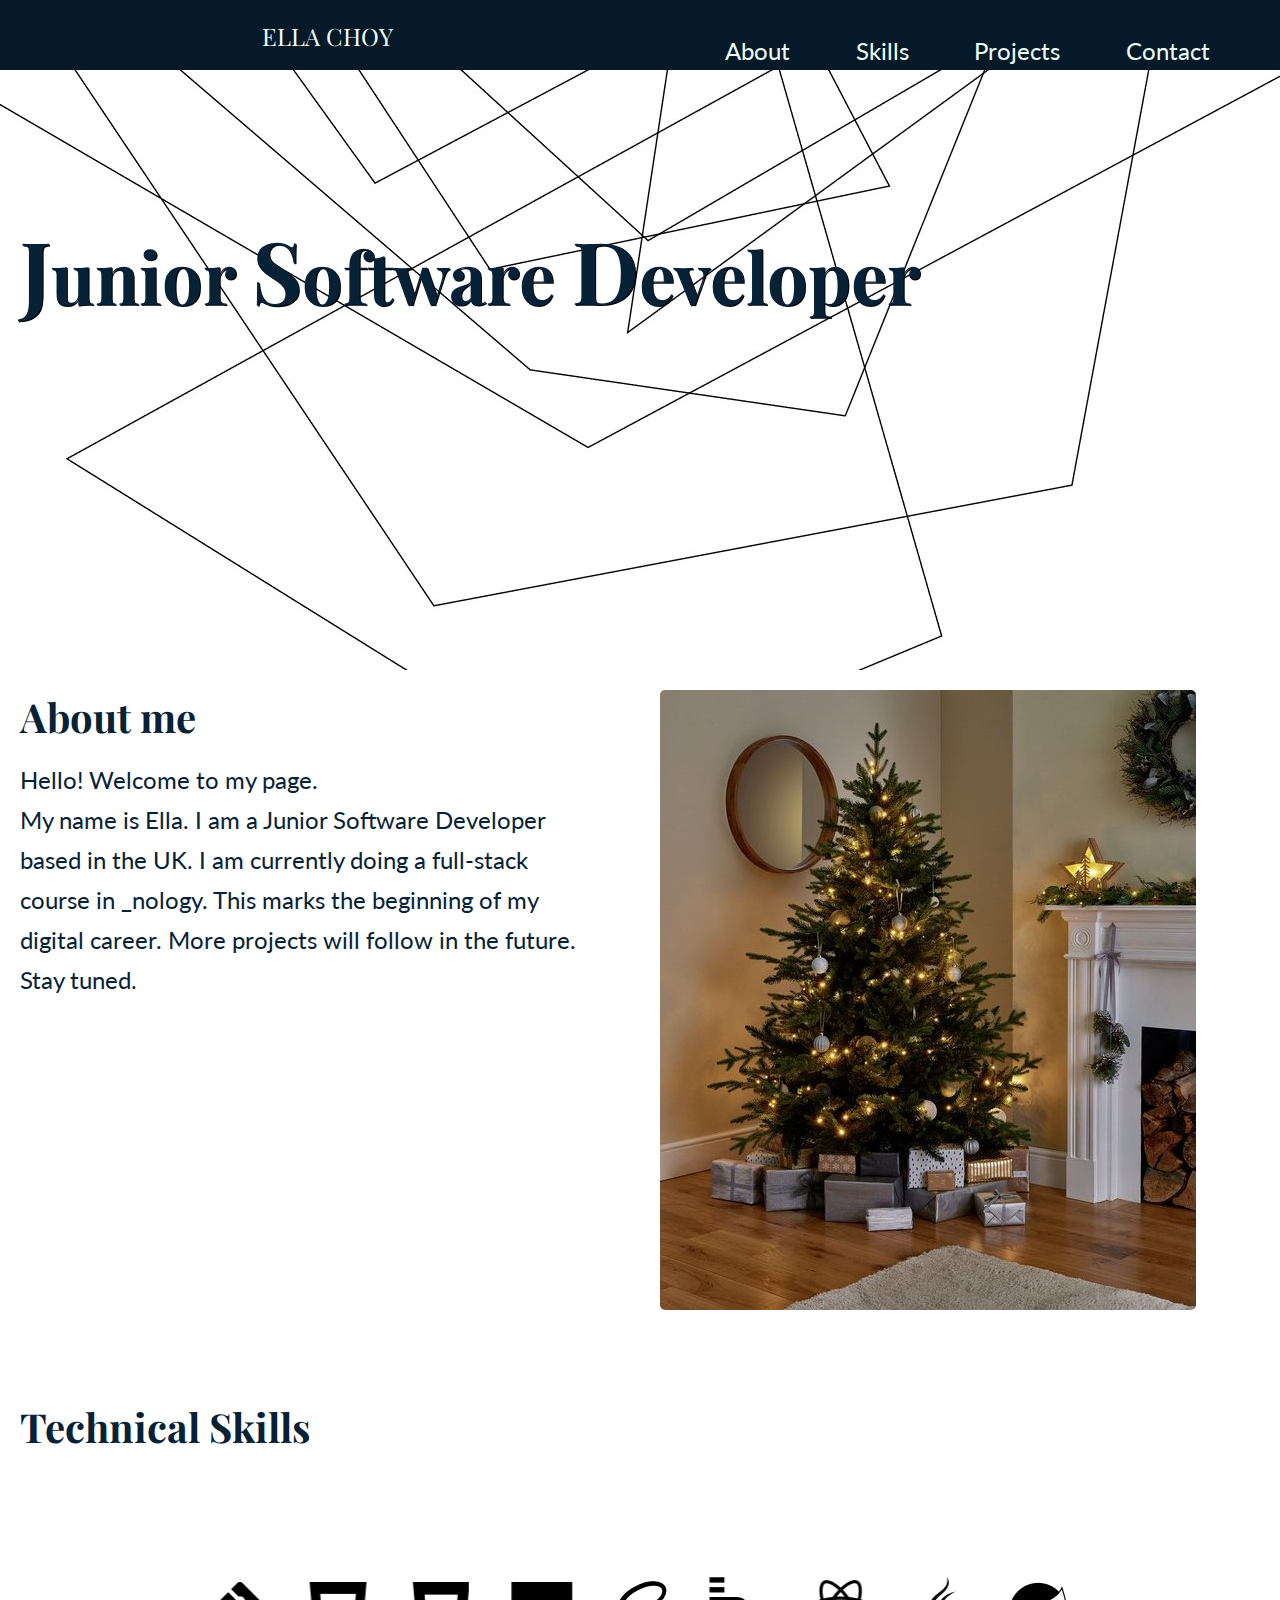
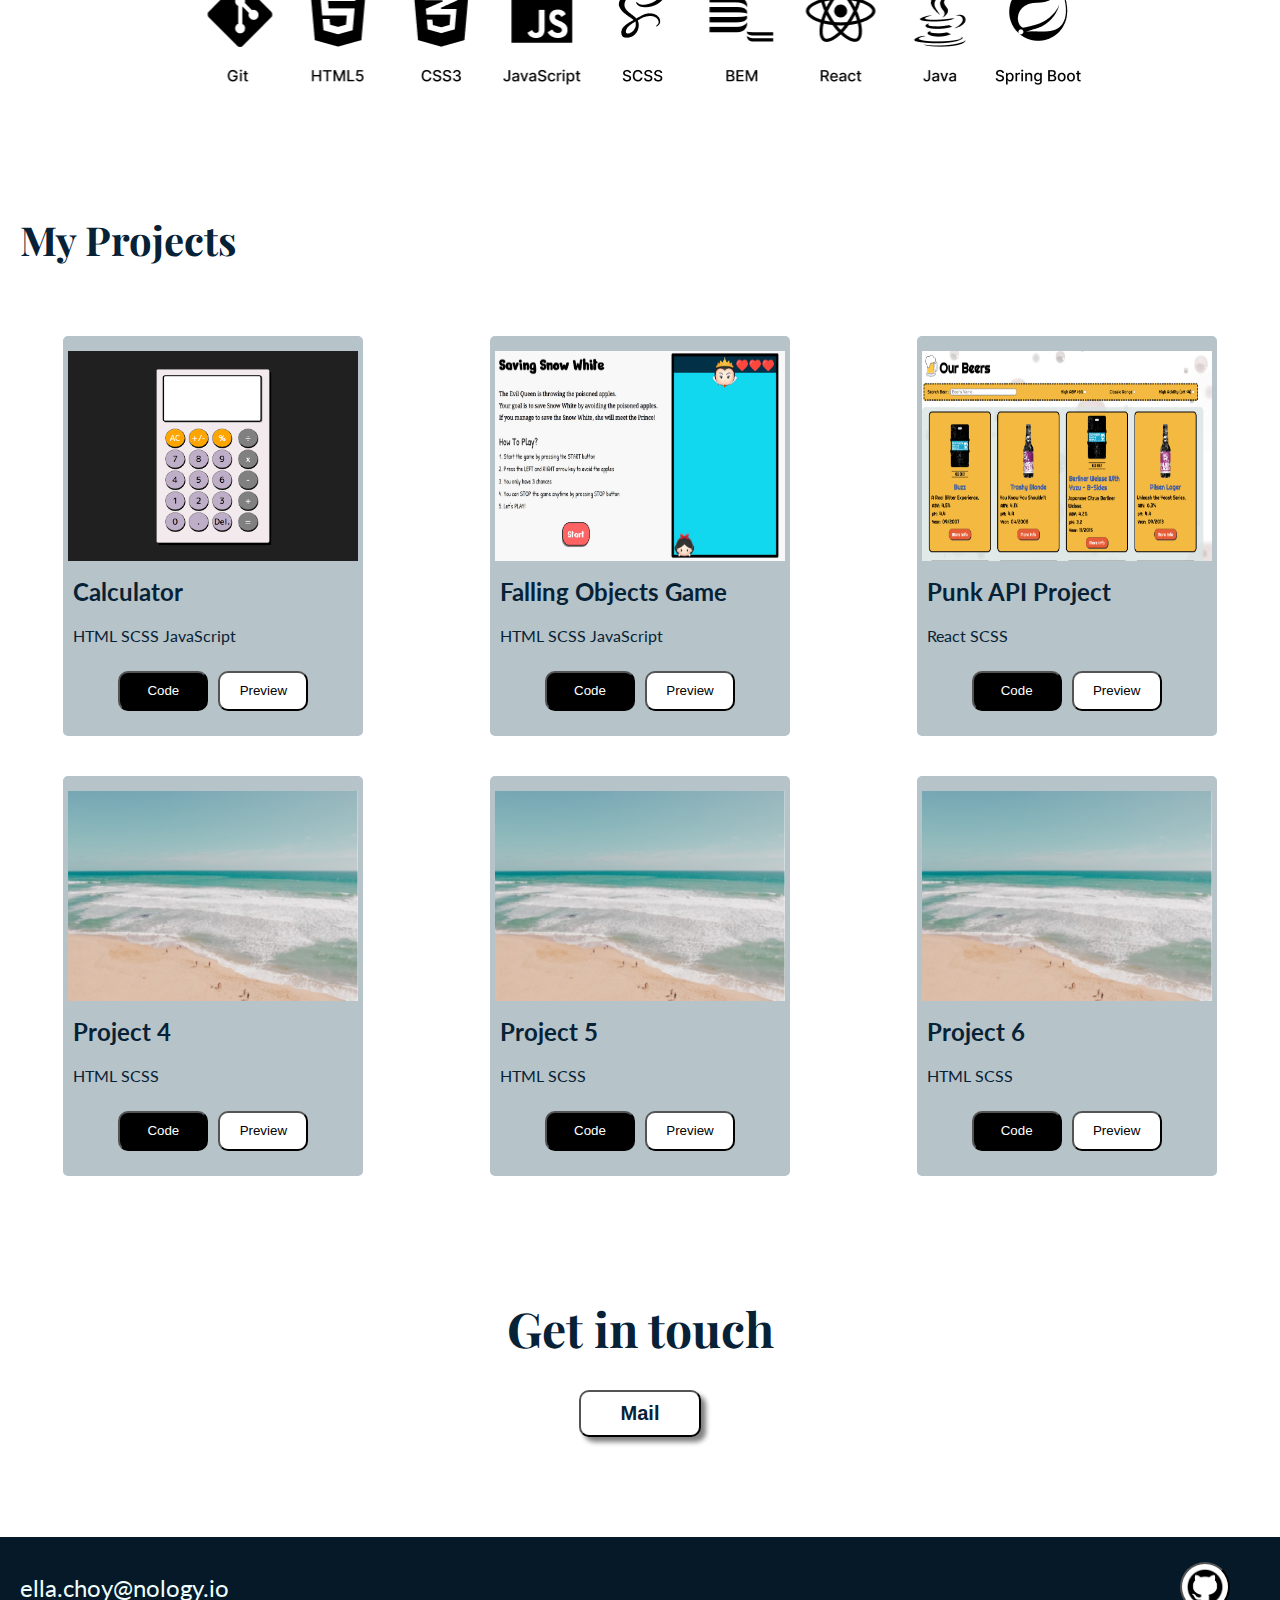
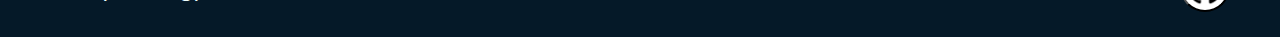
==== commit 5b367123: "updated third proj" ====
--- a/index.html
+++ b/index.html
@@ -90,13 +90,12 @@
                     </div>
 
                     <div class="myProjects__card">
-                        <img class="myProjects__card__image" src="./assets/project.png" alt="Project 3 image">
-                        <h3 class="myProjects__card__name">Project 3</h3>
+                        <img class="myProjects__card__image" src="./assets/beerproj.png" alt="Project 3 image">
+                        <h3 class="myProjects__card__name">Punk API Project</h3>
                         <p class="myProjects__card__despcription">React SCSS</p>
-                        
                         <div class="myProjects__card__button">
-                            <button class="myProjects__card__button_1"> Code </button>
-                            <button class="myProjects__card__button_2"> Preview </button>
+                            <button class="myProjects__card__button_1"><a href="https://github.com/ellaellac/punk-api-project" target="_blank">Code </a></button>
+                            <button class="myProjects__card__button_2"><a href="https://punk-api-project-na7nule1v-ellaellac.vercel.app/" target="_blank">Preview </a></button>
                         </div>
                     </div>
                 
--- a/Portfolio.css
+++ b/Portfolio.css
@@ -67,17 +67,17 @@
 }
 
 header {
-  border: 2px solid white;
   text-align: start;
   width: 100vw;
   height: 600px;
   line-height: 100px;
   padding-left: 20px;
-  background-image: url(background.jpeg);
+  background-image: url("../assets/background.jpeg");
+  object-fit: cover;
 }
 
 .header_title {
-  margin-top: 170px;
+  padding-top: 150px;
   text-shadow: 1px 1px black;
 }
 
@@ -154,8 +154,9 @@
 
 .myProjects__card {
   border: 5px solid #b6c3c8;
+  border-radius: 5px;
   width: 300px;
-  height: 350px;
+  height: 400px;
   margin: 20px;
   background-color: #b6c3c8;
   display: flex;
@@ -163,25 +164,20 @@
   justify-content: space-evenly;
   align-items: flex-start;
 }
-
 .myProjects__card:hover {
   box-shadow: 20px 20px 10px grey;
 }
-
 .myProjects__card__image {
   width: 290px;
   height: 210px;
 }
-
 .myProjects__card__name {
   margin: 5px;
 }
-
 .myProjects__card__despcription {
   margin: 5px;
   font-size: 16px;
 }
-
 .myProjects__card__button {
   text-decoration: none;
   margin: 5px;
@@ -189,7 +185,6 @@
   justify-content: center;
   align-self: center;
 }
-
 .myProjects__card__button_1 {
   margin: 5px;
   width: 90px;
@@ -202,7 +197,9 @@
   text-decoration: none;
   color: inherit;
 }
-
+.myProjects__card__button_1:hover {
+  transform: scale(1.1);
+}
 .myProjects__card__button_2 {
   margin: 5px;
   width: 90px;
@@ -214,6 +211,9 @@
 .myProjects__card__button_2 a:link {
   text-decoration: none;
   color: inherit;
+}
+.myProjects__card__button_2:hover {
+  transform: scale(1.1);
 }
 
 .getInTouch {
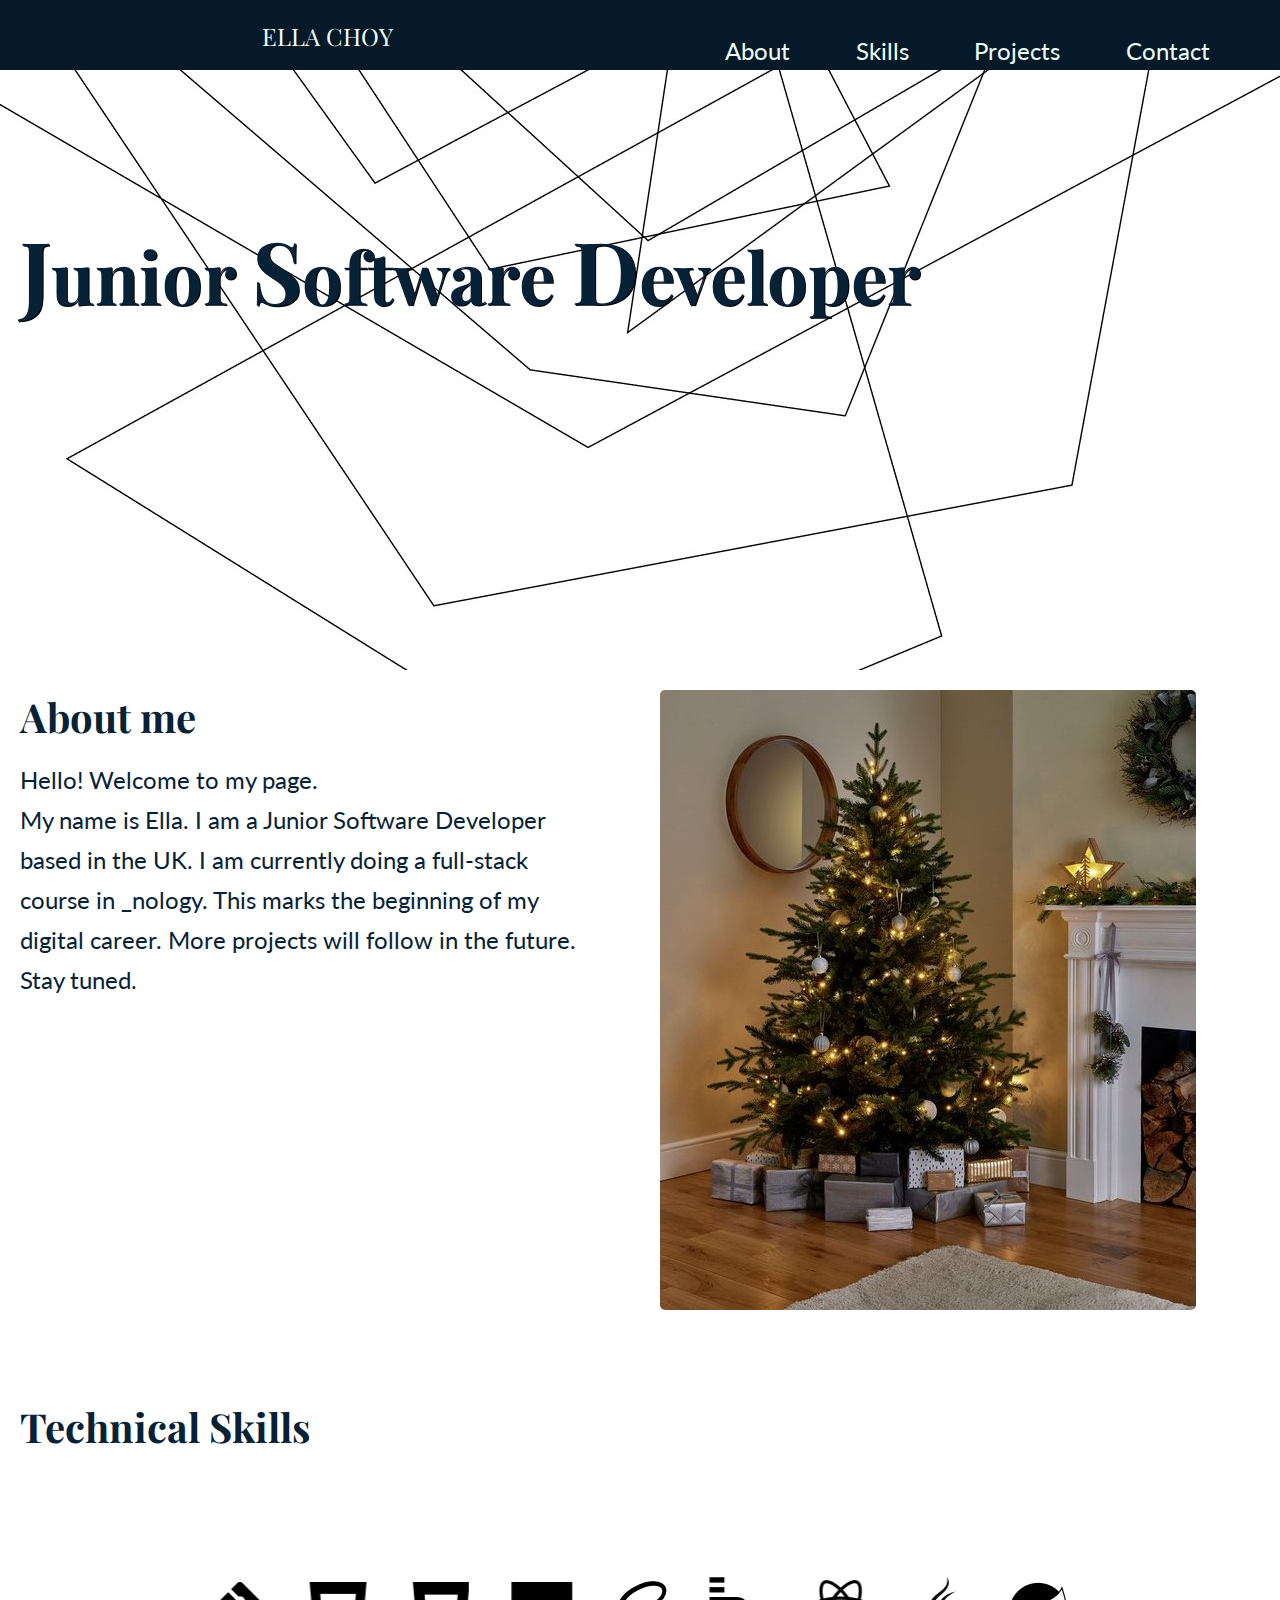
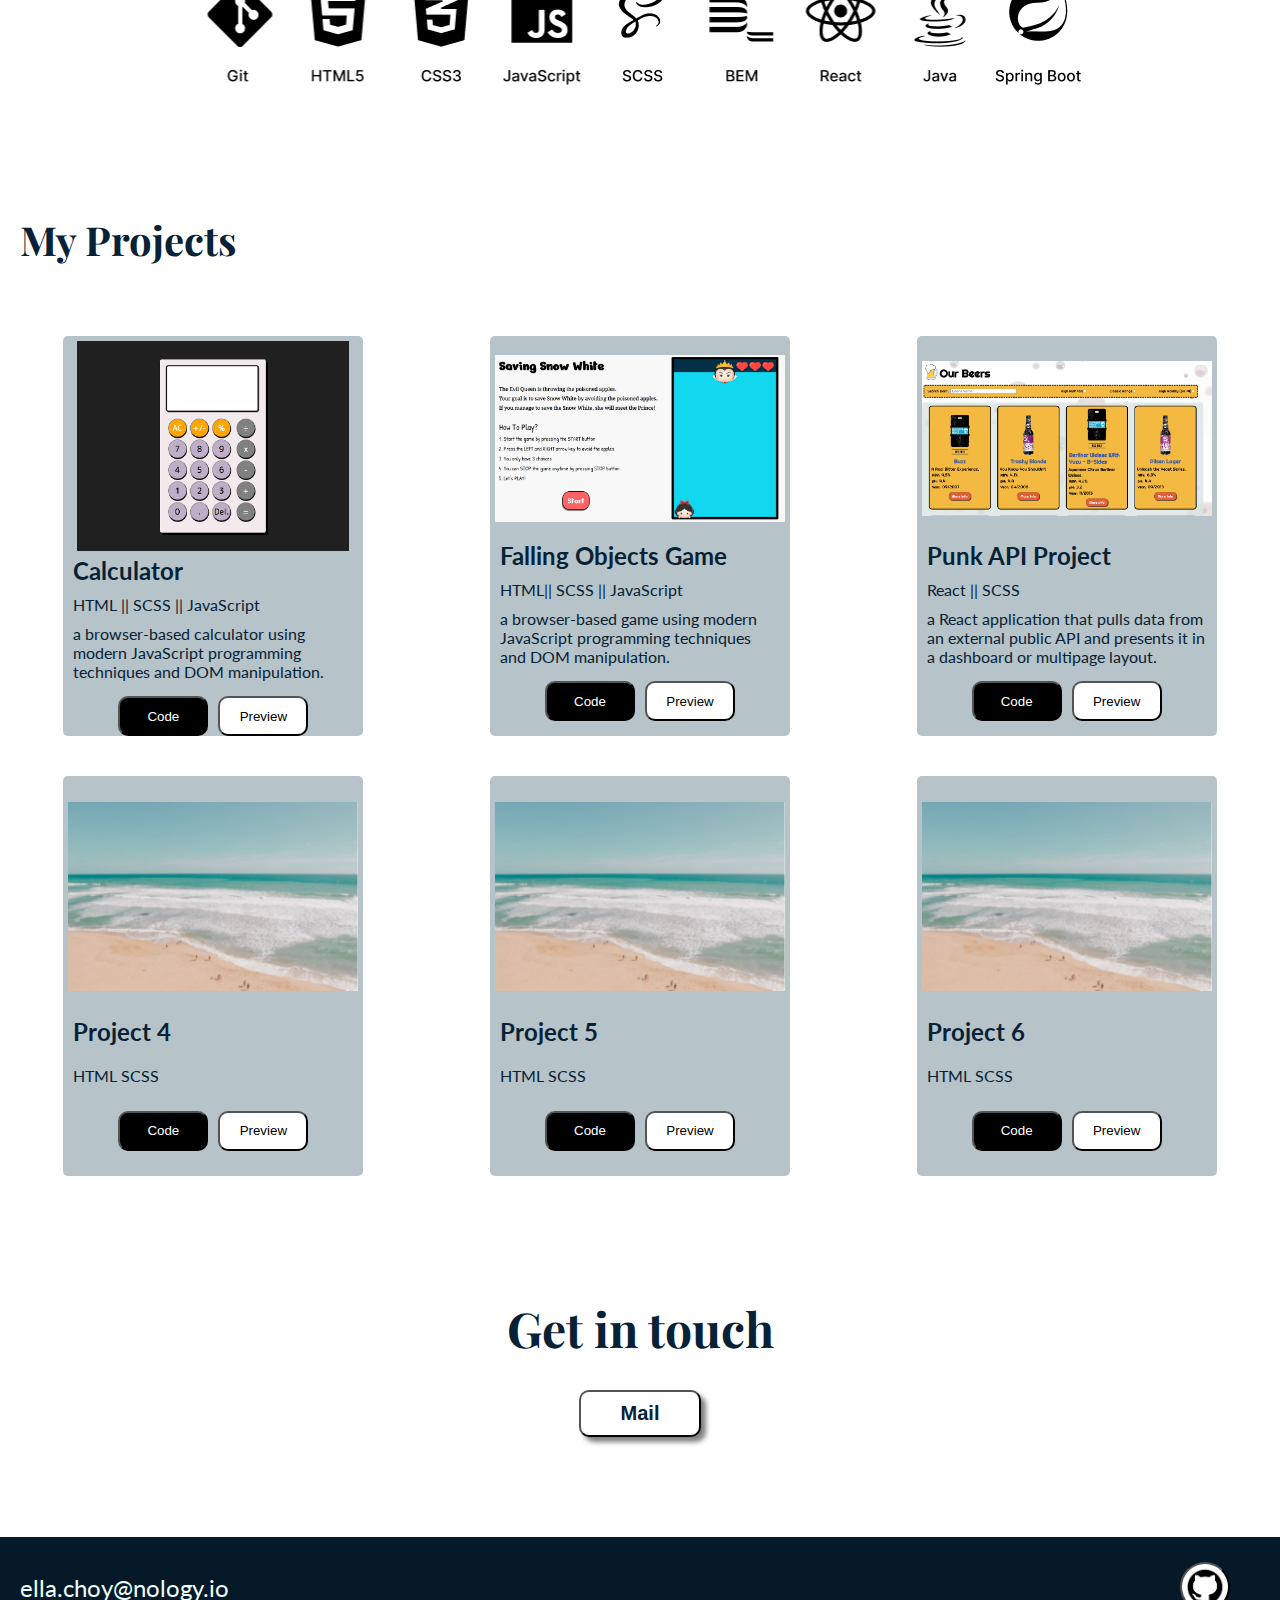
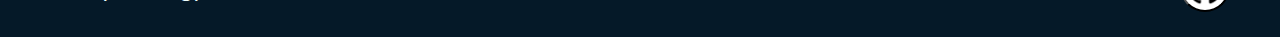
==== commit a6c2b63e: "projects updated" ====
--- a/index.html
+++ b/index.html
@@ -72,7 +72,10 @@
                     <div class="myProjects__card">
                         <img class="myProjects__card__image" src="./assets/calculator1.png" alt="Project 1 image">
                         <h3 class="myProjects__card__name">Calculator</h3>
-                        <p class="myProjects__card__despcription">HTML SCSS JavaScript</p>
+                        <p class="myProjects__card__despcription">HTML || SCSS || JavaScript</p>
+                        <p class="myProjects__card__despcription">a browser-based calculator using modern JavaScript
+                            programming techniques and DOM manipulation.
+                            </p>
                         <div class="myProjects__card__button">
                             <button class="myProjects__card__button_1"><a href="https://github.com/ellaellac/Calculator-Project" target="_blank">Code </a></button>
                             <button class="myProjects__card__button_2"><a href="https://ellaellac.github.io/Calculator-Project/" target="_blank">Preview </a></button>
@@ -82,7 +85,10 @@
                     <div class="myProjects__card">
                         <img class="myProjects__card__image" src="./assets/game.jpg" alt="Project 2 image">
                         <h3 class="myProjects__card__name">Falling Objects Game</h3>
-                        <p class="myProjects__card__despcription">HTML SCSS JavaScript</p>
+                        <p class="myProjects__card__despcription">HTML|| SCSS || JavaScript</p>
+                        <p class="myProjects__card__despcription">a browser-based game using modern JavaScript
+                            programming techniques and DOM manipulation.
+                            </p>
                         <div class="myProjects__card__button">
                             <button class="myProjects__card__button_1"><a href="https://github.com/ellaellac/Game-Project" target="_blank">Code </a></button>
                             <button class="myProjects__card__button_2"><a href="https://ellaellac.github.io/Game-Project/" target="_blank">Preview </a></button>
@@ -92,7 +98,9 @@
                     <div class="myProjects__card">
                         <img class="myProjects__card__image" src="./assets/beerproj.png" alt="Project 3 image">
                         <h3 class="myProjects__card__name">Punk API Project</h3>
-                        <p class="myProjects__card__despcription">React SCSS</p>
+                        <p class="myProjects__card__despcription">React || SCSS</p>
+                        <p class="myProjects__card__despcription">a React application that pulls data from an external public API and presents it in a dashboard or multipage layout.
+                        </p>
                         <div class="myProjects__card__button">
                             <button class="myProjects__card__button_1"><a href="https://github.com/ellaellac/punk-api-project" target="_blank">Code </a></button>
                             <button class="myProjects__card__button_2"><a href="https://punk-api-project-na7nule1v-ellaellac.vercel.app/" target="_blank">Preview </a></button>
--- a/Portfolio.css
+++ b/Portfolio.css
@@ -170,6 +170,7 @@
 .myProjects__card__image {
   width: 290px;
   height: 210px;
+  object-fit: contain;
 }
 .myProjects__card__name {
   margin: 5px;
